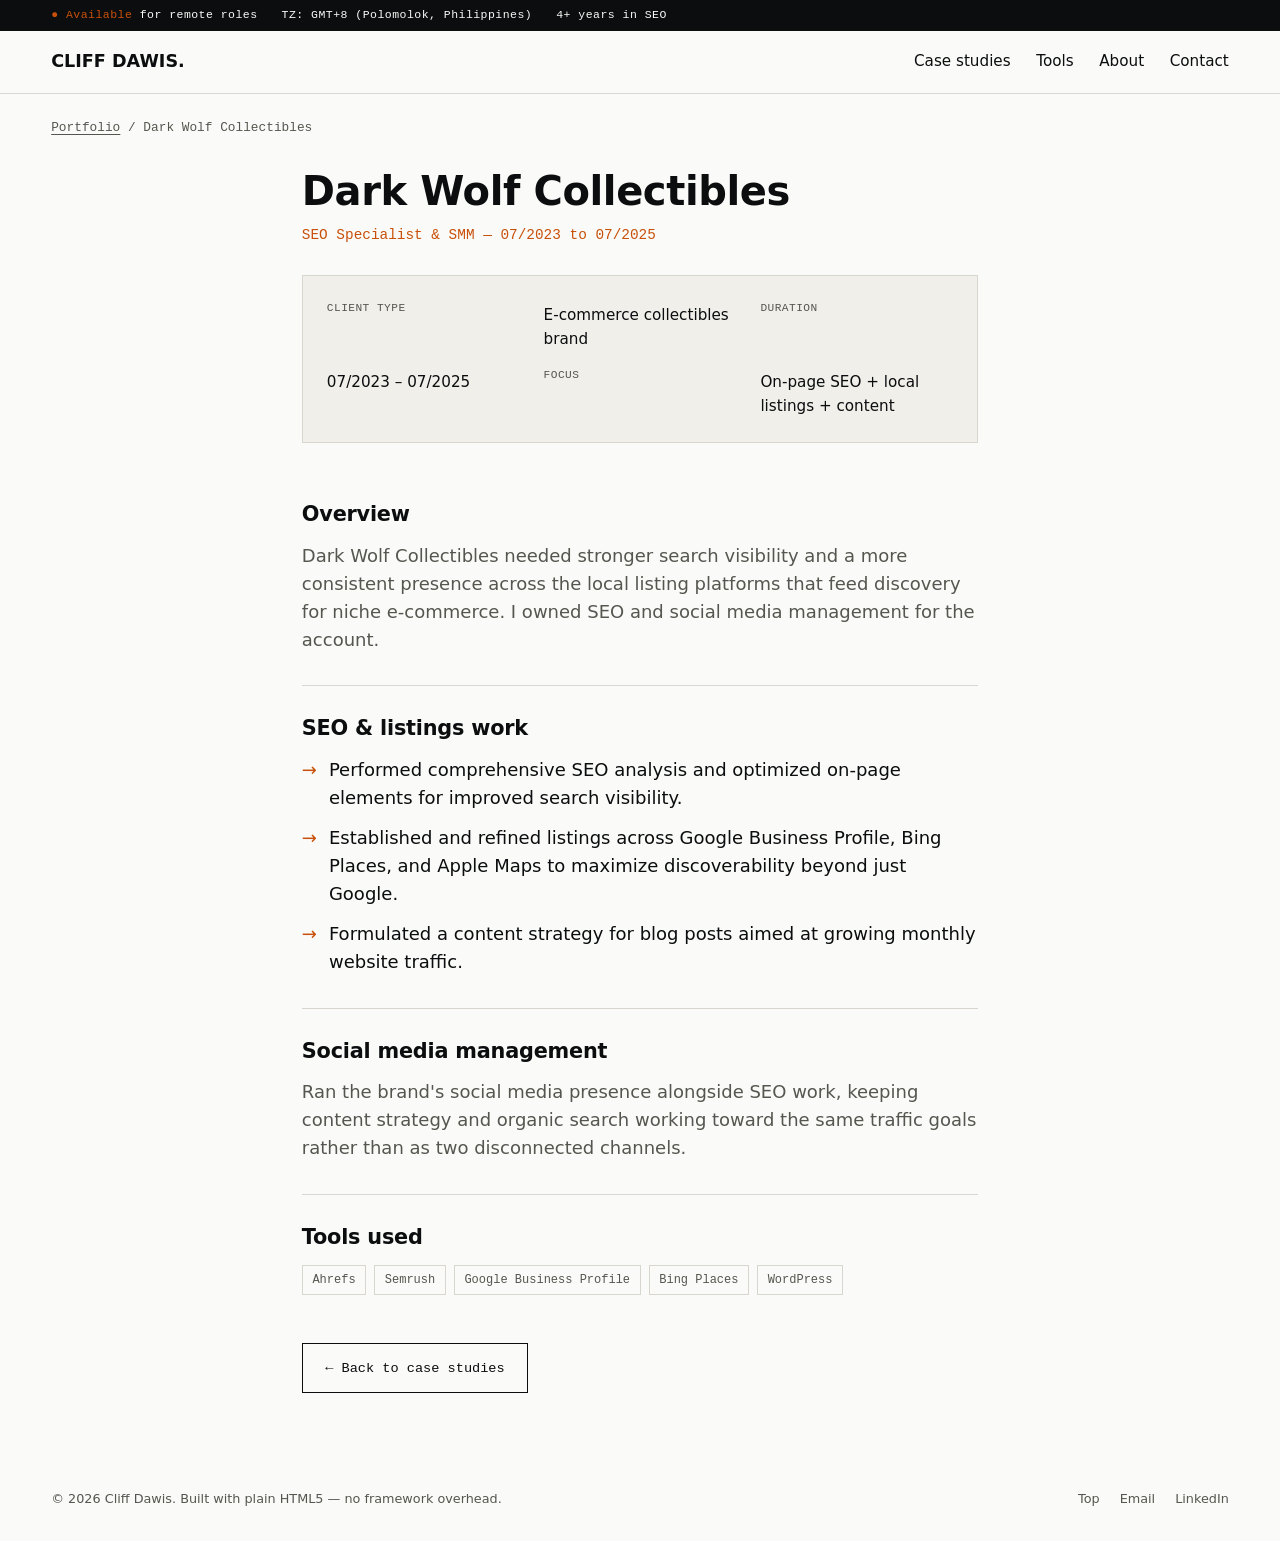
==== case-darkwolf.html @ 208c9663 "Initial portfolio upload" ====
<!DOCTYPE html>
<html lang="en">
<head>
<meta charset="UTF-8">
<meta name="viewport" content="width=device-width, initial-scale=1.0">
<title>Case Study: Dark Wolf Collectibles — Cliff Dawis</title>
<meta name="description" content="How Cliff Dawis grew organic visibility and managed social media for e-commerce brand Dark Wolf Collectibles.">
<link rel="stylesheet" href="style.css">
</head>
<body>

<header class="site-head">
  <p class="status-line">
    <span><em>Available</em> for remote roles</span>
    <span>TZ: GMT+8 (Polomolok, Philippines)</span>
    <span>4+ years in SEO</span>
  </p>
  <nav class="primary-nav" aria-label="Primary">
    <a class="brand" href="index.html">CLIFF DAWIS<span aria-hidden="true">.</span></a>
    <ul>
      <li><a href="index.html#projects">Case studies</a></li>
      <li><a href="index.html#stack">Tools</a></li>
      <li><a href="index.html#about">About</a></li>
      <li><a href="index.html#contact">Contact</a></li>
    </ul>
  </nav>
</header>

<nav class="breadcrumb" aria-label="Breadcrumb">
  <a href="index.html">Portfolio</a> / Dark Wolf Collectibles
</nav>

<main>
  <article class="case-study">
    <header>
      <h1>Dark Wolf Collectibles</h1>
      <p class="role-line">SEO Specialist &amp; SMM — 07/2023 to 07/2025</p>
    </header>

    <dl class="case-meta">
      <div>
        <dt>Client type</dt>
        <dd>E-commerce collectibles brand</dd>
      </div>
      <div>
        <dt>Duration</dt>
        <dd>07/2023 – 07/2025</dd>
      </div>
      <div>
        <dt>Focus</dt>
        <dd>On-page SEO + local listings + content</dd>
      </div>
    </dl>

    <section aria-labelledby="overview-heading">
      <h2 id="overview-heading">Overview</h2>
      <p>Dark Wolf Collectibles needed stronger search visibility and a more consistent presence across the local listing platforms that feed discovery for niche e-commerce. I owned SEO and social media management for the account.</p>
    </section>

    <section aria-labelledby="seo-heading">
      <h2 id="seo-heading">SEO &amp; listings work</h2>
      <ul class="action-list">
        <li>Performed comprehensive SEO analysis and optimized on-page elements for improved search visibility.</li>
        <li>Established and refined listings across Google Business Profile, Bing Places, and Apple Maps to maximize discoverability beyond just Google.</li>
        <li>Formulated a content strategy for blog posts aimed at growing monthly website traffic.</li>
      </ul>
    </section>

    <section aria-labelledby="smm-heading">
      <h2 id="smm-heading">Social media management</h2>
      <p>Ran the brand's social media presence alongside SEO work, keeping content strategy and organic search working toward the same traffic goals rather than as two disconnected channels.</p>
    </section>

    <section aria-labelledby="tools-heading">
      <h2 id="tools-heading">Tools used</h2>
      <ul class="tags">
        <li>Ahrefs</li>
        <li>Semrush</li>
        <li>Google Business Profile</li>
        <li>Bing Places</li>
        <li>WordPress</li>
      </ul>
    </section>

    <a class="back-link" href="index.html#projects">← Back to case studies</a>
  </article>
</main>

<footer class="site-foot">
  <p>&copy; <span id="year">2026</span> Cliff Dawis. Built with plain HTML5 — no framework overhead.</p>
  <nav aria-label="Footer">
    <ul>
      <li><a href="index.html#hero">Top</a></li>
      <li><a href="mailto:cliffdawisbusiness@gmail.com">Email</a></li>
      <li><a href="https://www.linkedin.com/in/cliff-dawis-8b24831b6/" target="_blank" rel="noopener">LinkedIn</a></li>
    </ul>
  </nav>
</footer>

<script>document.getElementById('year').textContent = new Date().getFullYear();</script>
</body>
</html>
---- style.css ----
/* ============================================================
   Token system: "Live System" — grounded in the SEO/automation
   dashboards Cliff builds daily. High-contrast, zero web-fonts.
   ============================================================ */
:root{
  --ink:        #0B0D0F;
  --paper:      #FAFAF8;
  --panel:      #F0EFEA;
  --line:       #D8D6CE;
  --muted:      #55564F;
  --signal:     #C8500A;

  --font-display: "Space Grotesk", "Avenir Next", system-ui, -apple-system, "Segoe UI", sans-serif;
  --font-body: "IBM Plex Sans", system-ui, -apple-system, "Segoe UI", Roboto, sans-serif;
  --font-mono: "IBM Plex Mono", ui-monospace, SFMono-Regular, Menlo, Consolas, monospace;

  --step-0: clamp(1rem, 0.95rem + 0.25vw, 1.125rem);
  --step-1: clamp(1.25rem, 1.15rem + 0.5vw, 1.5rem);
  --step-2: clamp(1.75rem, 1.5rem + 1.25vw, 2.5rem);
  --step-3: clamp(2.25rem, 1.8rem + 2.25vw, 4rem);

  --gap: clamp(1.25rem, 1rem + 1vw, 2.5rem);
  --edge: clamp(1.25rem, 4vw, 4rem);
}

*{ box-sizing: border-box; }
html{ background: var(--paper); color-scheme: light; scroll-behavior: smooth; }
body{
  margin: 0;
  background: var(--paper);
  color: var(--ink);
  font-family: var(--font-body);
  font-size: var(--step-0);
  line-height: 1.55;
  -webkit-font-smoothing: antialiased;
}
img, svg{ display:block; max-width:100%; }
h1,h2,h3{ font-family: var(--font-display); line-height: 1.05; letter-spacing: -0.01em; margin: 0; }
p{ margin: 0; }
a{ color: inherit; }
ul{ margin:0; padding:0; list-style:none; }

a:focus-visible, button:focus-visible{ outline: 3px solid var(--signal); outline-offset: 3px; }

/* ---- Header / status strip ---- */
header.site-head{ border-bottom: 1px solid var(--line); background: var(--paper); position: sticky; top: 0; z-index: 10; }
header.site-head > p.status-line{
  margin: 0; padding: 0.4rem var(--edge); background: var(--ink); color: var(--paper);
  font-family: var(--font-mono); font-size: 0.72rem; letter-spacing: 0.04em;
  display: flex; gap: 1.5rem; overflow-x: auto; white-space: nowrap;
}
header.site-head > p.status-line em{ font-style: normal; color: var(--signal); }
header.site-head > p.status-line em::before{ content: "● "; }

nav.primary-nav{ display: flex; align-items: center; justify-content: space-between; padding: 1.1rem var(--edge); gap: 1rem; }
nav.primary-nav a.brand{ font-family: var(--font-display); font-weight: 700; font-size: 1.1rem; text-decoration: none; }
nav.primary-nav ul{ display: flex; gap: clamp(1rem, 2vw, 2rem); font-size: 0.95rem; }
nav.primary-nav a{ text-decoration: none; }
nav.primary-nav a:hover{ color: var(--signal); }

/* ---- Main / sections ---- */
main{ display: block; }
section{ padding: clamp(3rem, 6vw, 6rem) var(--edge); border-bottom: 1px solid var(--line); }
section > header.section-head{
  display:flex; align-items: baseline; justify-content: space-between; gap: 1rem;
  margin-bottom: var(--gap); border: none; background: none; position: static;
}
section > header.section-head p{ font-family: var(--font-mono); font-size: 0.8rem; color: var(--muted); }

/* ---- Hero ---- */
section#hero{ padding-top: clamp(3rem, 8vw, 7rem); display: grid; gap: var(--gap); }
section#hero h1{ font-size: var(--step-3); max-width: 20ch; }
section#hero p.lede{ font-size: var(--step-1); color: var(--muted); max-width: 52ch; }
section#hero .actions{ display: flex; gap: 1rem; flex-wrap: wrap; }
section#hero .actions a{ font-family: var(--font-mono); font-size: 0.85rem; text-decoration: none; padding: 0.85rem 1.4rem; border: 1px solid var(--ink); }
section#hero .actions a.primary{ background: var(--ink); color: var(--paper); }
section#hero .actions a.primary:hover{ background: var(--signal); border-color: var(--signal); }
section#hero .actions a.secondary:hover{ border-color: var(--signal); color: var(--signal); }

/* ---- Credential strip (real, countable facts — not invented growth stats) ---- */
dl.metric-grid{ display: grid; grid-template-columns: repeat(auto-fit, minmax(11rem, 1fr)); gap: var(--gap); }
dl.metric-grid div{ display:contents; }
dl.metric-grid dt{ font-family: var(--font-mono); font-size: var(--step-2); color: var(--ink); }
dl.metric-grid dd{ margin: 0.35rem 0 0; font-size: 0.85rem; color: var(--muted); letter-spacing: 0.02em; text-transform: uppercase; }

/* ---- Projects ---- */
.project-grid{ display: grid; grid-template-columns: repeat(auto-fit, minmax(19rem, 1fr)); gap: var(--gap); }
article.project{ background: var(--panel); border: 1px solid var(--line); display: flex; flex-direction: column; }
article.project figure{ margin: 0; aspect-ratio: 16/10; background: var(--ink); overflow: hidden; }
article.project figure img{ width: 100%; height: 100%; object-fit: cover; }
article.project .body{ padding: 1.5rem; display: flex; flex-direction: column; gap: 0.75rem; flex: 1; }
article.project h3{ font-size: 1.15rem; }
article.project p.result{ font-family: var(--font-mono); font-size: 0.85rem; color: var(--signal); }
article.project p.desc{ color: var(--muted); font-size: 0.92rem; }
article.project ul.tags{ display: flex; flex-wrap: wrap; gap: 0.5rem; margin-top: auto; }
article.project ul.tags li{ font-family: var(--font-mono); font-size: 0.7rem; border: 1px solid var(--line); padding: 0.2rem 0.5rem; color: var(--muted); }
article.project a.case-link{ font-size: 0.85rem; text-decoration: underline; text-underline-offset: 3px; }
article.project a.case-link:hover{ color: var(--signal); }

/* ---- Stack ---- */
ul.stack-list{ display: flex; flex-wrap: wrap; gap: 0.75rem; }
ul.stack-list li{ font-family: var(--font-mono); font-size: 0.85rem; border: 1px solid var(--ink); padding: 0.5rem 0.9rem; }

/* ---- About ---- */
section#about{ display: grid; grid-template-columns: minmax(0,1fr); gap: var(--gap); }
section#about p{ max-width: 62ch; color: var(--muted); }
section#about p strong{ color: var(--ink); }

/* ---- Certifications ---- */
ul.cert-list{ display: grid; gap: 0.75rem; max-width: 48ch; }
ul.cert-list li{ display: flex; gap: 0.75rem; font-size: 0.95rem; color: var(--muted); }
ul.cert-list li::before{ content: "✓"; color: var(--signal); font-family: var(--font-mono); flex-shrink: 0; }

/* ---- Contact ---- */
section#contact{ border-bottom: none; }
section#contact h2{ font-size: var(--step-2); max-width: 22ch; }
section#contact a.mail-link{ font-family: var(--font-mono); font-size: var(--step-1); text-decoration: none; border-bottom: 2px solid var(--signal); word-break: break-all; }
address.contact-meta{ font-style: normal; margin-top: var(--gap); display: flex; gap: 2rem; flex-wrap: wrap; font-size: 0.9rem; color: var(--muted); }
address.contact-meta a{ text-decoration: underline; text-underline-offset: 3px; }
address.contact-meta a:hover{ color: var(--signal); }

/* ---- Footer ---- */
footer.site-foot{ padding: 2rem var(--edge); display: flex; justify-content: space-between; align-items: center; flex-wrap: wrap; gap: 1rem; font-size: 0.8rem; color: var(--muted); }
footer.site-foot nav ul{ display: flex; gap: 1.25rem; }
footer.site-foot a{ text-decoration: none; }
footer.site-foot a:hover{ color: var(--signal); }

/* ============================================================
   Case-study article pages
   ============================================================ */
nav.breadcrumb{ padding: 1.5rem var(--edge) 0; font-family: var(--font-mono); font-size: 0.8rem; color: var(--muted); }
nav.breadcrumb a{ text-decoration: underline; text-underline-offset: 3px; }
nav.breadcrumb a:hover{ color: var(--signal); }

article.case-study{ padding: 2rem var(--edge) 4rem; max-width: 68ch; margin: 0 auto; }
article.case-study > header{ margin-bottom: var(--gap); }
article.case-study h1{ font-size: var(--step-2); max-width: none; }
article.case-study p.role-line{ font-family: var(--font-mono); font-size: 0.9rem; color: var(--signal); margin-top: 0.75rem; }

dl.case-meta{ display: grid; grid-template-columns: repeat(auto-fit, minmax(9rem, 1fr)); gap: 1rem 1.5rem; margin: var(--gap) 0; padding: 1.5rem; background: var(--panel); border: 1px solid var(--line); }
dl.case-meta div{ display:contents; }
dl.case-meta dt{ font-family: var(--font-mono); font-size: 0.7rem; text-transform: uppercase; letter-spacing: 0.04em; color: var(--muted); }
dl.case-meta dd{ margin: 0.25rem 0 0; font-size: 0.95rem; }

article.case-study section{ padding: 2rem 0; border-bottom: 1px solid var(--line); }
article.case-study section:last-of-type{ border-bottom: none; }
article.case-study h2{ font-size: 1.3rem; margin-bottom: 1rem; }
article.case-study p{ color: var(--muted); }
article.case-study ul.action-list{ display: grid; gap: 0.75rem; }
article.case-study ul.action-list li{ display: flex; gap: 0.75rem; color: var(--ink); }
article.case-study ul.action-list li::before{ content: "→"; color: var(--signal); flex-shrink: 0; }
article.case-study ul.tags{ display: flex; flex-wrap: wrap; gap: 0.5rem; }
article.case-study ul.tags li{ font-family: var(--font-mono); font-size: 0.75rem; border: 1px solid var(--line); padding: 0.3rem 0.6rem; color: var(--muted); }

a.back-link{ display: inline-block; margin-top: 1rem; font-family: var(--font-mono); font-size: 0.85rem; text-decoration: none; padding: 0.85rem 1.4rem; border: 1px solid var(--ink); }
a.back-link:hover{ background: var(--signal); border-color: var(--signal); color: var(--paper); }

@media (max-width: 640px){
  nav.primary-nav ul{ gap: 1rem; font-size: 0.85rem; }
  header.site-head > p.status-line{ font-size: 0.65rem; }
}
@media (prefers-reduced-motion: reduce){ *{ scroll-behavior: auto !important; } }
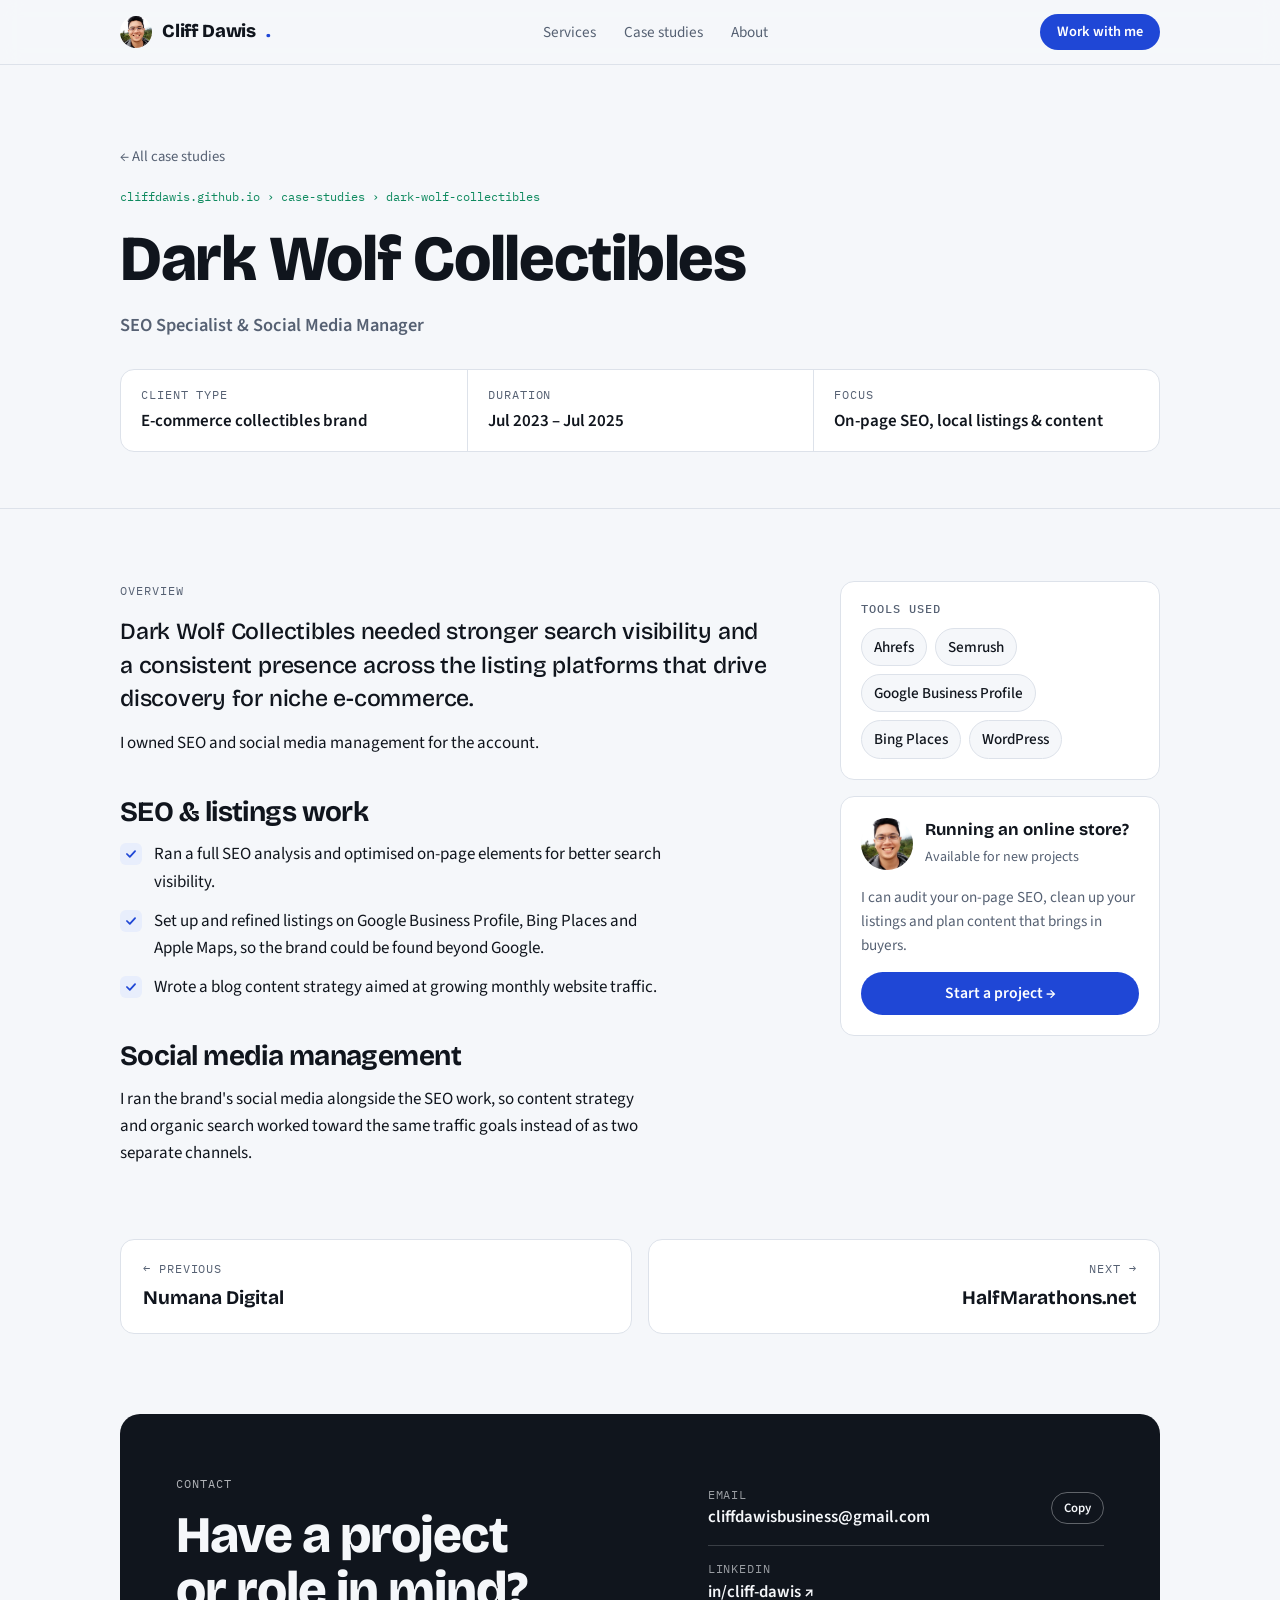
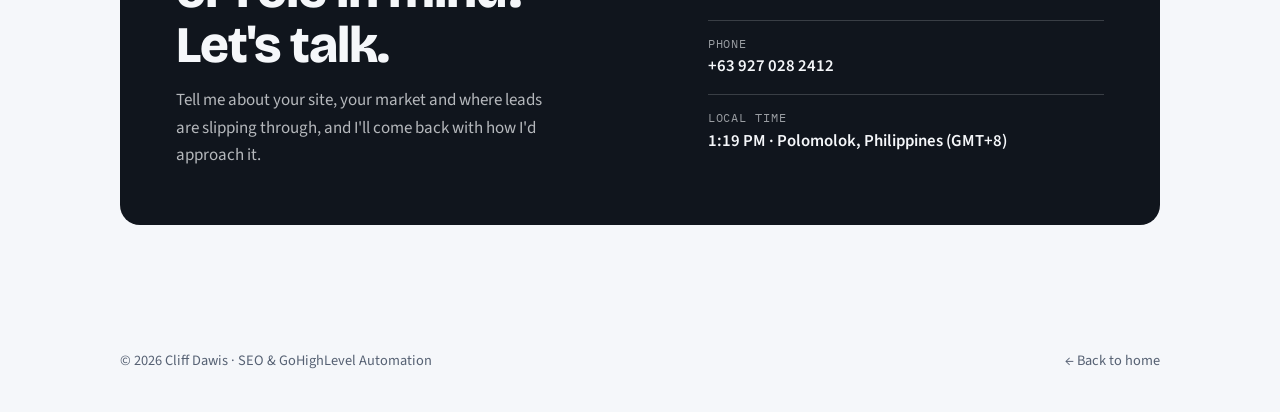
==== commit 4e2cf059: "Add files via upload" ====
--- a/case-darkwolf.html
+++ b/case-darkwolf.html
@@ -1,102 +1,114 @@
-<!DOCTYPE html>
+<!doctype html>
 <html lang="en">
 <head>
-<meta charset="UTF-8">
-<meta name="viewport" content="width=device-width, initial-scale=1.0">
-<title>Case Study: Dark Wolf Collectibles — Cliff Dawis</title>
-<meta name="description" content="How Cliff Dawis grew organic visibility and managed social media for e-commerce brand Dark Wolf Collectibles.">
-<link rel="stylesheet" href="style.css">
+<meta charset="utf-8">
+<meta name="viewport" content="width=device-width, initial-scale=1, viewport-fit=cover">
+<title>Dark Wolf Collectibles — Case Study · Cliff Dawis</title>
+<meta name="description" content="On-page SEO, multi-platform local listings and content strategy for Dark Wolf Collectibles, an e-commerce collectibles brand.">
+<link rel="canonical" href="https://cliffdawis.github.io/case-darkwolf.html">
+<meta property="og:title" content="Dark Wolf Collectibles — Case Study">
+<meta property="og:image" content="https://cliffdawis.github.io/assets/cliff-dawis.jpg">
+<link rel="preconnect" href="https://fonts.googleapis.com">
+<link rel="preconnect" href="https://fonts.gstatic.com" crossorigin>
+<link rel="stylesheet" href="https://fonts.googleapis.com/css2?family=Bricolage+Grotesque:opsz,wght@12..96,500;12..96,700;12..96,800&family=Source+Sans+3:wght@400;500;600&family=IBM+Plex+Mono:wght@400;500&display=swap">
+<link rel="stylesheet" href="assets/site.css">
 </head>
 <body>
 
-<header class="site-head">
-  <p class="status-line">
-    <span><em>Available</em> for remote roles</span>
-    <span>TZ: GMT+8 (Polomolok, Philippines)</span>
-    <span>4+ years in SEO</span>
-  </p>
-  <nav class="primary-nav" aria-label="Primary">
-    <a class="brand" href="index.html">CLIFF DAWIS<span aria-hidden="true">.</span></a>
+<header class="nav">
+  <div class="wrap">
+    <a class="brand" href="index.html"><img src="assets/cliff-dawis.jpg" alt="" width="32" height="32">Cliff Dawis<span>.</span></a>
     <ul>
-      <li><a href="index.html#projects">Case studies</a></li>
-      <li><a href="index.html#stack">Tools</a></li>
+      <li><a href="index.html#services">Services</a></li>
+      <li><a href="index.html#work">Case studies</a></li>
       <li><a href="index.html#about">About</a></li>
-      <li><a href="index.html#contact">Contact</a></li>
     </ul>
-  </nav>
+    <a class="btn btn-primary btn-sm" href="#contact">Work with me</a>
+  </div>
 </header>
 
-<nav class="breadcrumb" aria-label="Breadcrumb">
-  <a href="index.html">Portfolio</a> / Dark Wolf Collectibles
-</nav>
+<main>
+  <div class="cs-hero">
+    <div class="wrap">
+      <a class="back" href="index.html#work">← All case studies</a>
+      <span class="crumb">cliffdawis.github.io › case-studies › dark-wolf-collectibles</span>
+      <h1>Dark Wolf Collectibles</h1>
+      <span class="role">SEO Specialist &amp; Social Media Manager</span>
+      <dl class="meta-grid">
+        <div><dt>Client type</dt><dd>E-commerce collectibles brand</dd></div>
+        <div><dt>Duration</dt><dd>Jul 2023 – Jul 2025</dd></div>
+        <div><dt>Focus</dt><dd>On-page SEO, local listings &amp; content</dd></div>
+      </dl>
+    </div>
+  </div>
 
-<main>
-  <article class="case-study">
-    <header>
-      <h1>Dark Wolf Collectibles</h1>
-      <p class="role-line">SEO Specialist &amp; SMM — 07/2023 to 07/2025</p>
-    </header>
+  <div class="wrap cs-layout">
+    <article class="prose">
+      <section>
+        <span class="eyebrow">Overview</span>
+        <p class="intro">Dark Wolf Collectibles needed stronger search visibility and a consistent presence across the listing platforms that drive discovery for niche e-commerce.</p>
+        <p>I owned SEO and social media management for the account.</p>
+      </section>
+      <section>
+        <h2>SEO &amp; listings work</h2>
+        <ul class="checks">
+          <li>Ran a full SEO analysis and optimised on-page elements for better search visibility.</li>
+          <li>Set up and refined listings on Google Business Profile, Bing Places and Apple Maps, so the brand could be found beyond Google.</li>
+          <li>Wrote a blog content strategy aimed at growing monthly website traffic.</li>
+        </ul>
+      </section>
+      <section>
+        <h2>Social media management</h2>
+        <p>I ran the brand's social media alongside the SEO work, so content strategy and organic search worked toward the same traffic goals instead of as two separate channels.</p>
+      </section>
+    </article>
 
-    <dl class="case-meta">
-      <div>
-        <dt>Client type</dt>
-        <dd>E-commerce collectibles brand</dd>
+    <aside class="aside">
+      <div class="panel">
+        <h3>Tools used</h3>
+        <div class="chips"><span class="chip">Ahrefs</span><span class="chip">Semrush</span><span class="chip">Google Business Profile</span><span class="chip">Bing Places</span><span class="chip">WordPress</span></div>
       </div>
-      <div>
-        <dt>Duration</dt>
-        <dd>07/2023 – 07/2025</dd>
+      <div class="panel hire">
+        <div class="hire-who"><img src="assets/cliff-dawis.jpg" alt="Cliff Dawis" width="52" height="52"><div><b>Running an online store?</b><span>Available for new projects</span></div></div>
+        <p>I can audit your on-page SEO, clean up your listings and plan content that brings in buyers.</p>
+        <a class="btn btn-primary" href="#contact">Start a project →</a>
       </div>
-      <div>
-        <dt>Focus</dt>
-        <dd>On-page SEO + local listings + content</dd>
+    </aside>
+  </div>
+
+  <div class="wrap">
+    <nav class="pager" aria-label="More case studies">
+      <a href="case-numana.html"><small>← Previous</small><b>Numana Digital</b></a>
+      <a class="next" href="case-halfmarathons.html"><small>Next →</small><b>HalfMarathons.net</b></a>
+    </nav>
+  </div>
+
+  <section id="contact" style="padding-top:0">
+    <div class="wrap">
+      <div class="contact">
+        <div>
+          <span class="eyebrow">Contact</span>
+          <h2>Have a project or role in mind? Let's talk.</h2>
+          <p>Tell me about your site, your market and where leads are slipping through, and I'll come back with how I'd approach it.</p>
+        </div>
+        <div class="contact-list">
+          <div class="cl"><div><small>Email</small><a href="mailto:cliffdawisbusiness@gmail.com" id="email">cliffdawisbusiness@gmail.com</a></div><button class="copy" type="button" id="copyEmail">Copy</button></div>
+          <div class="cl"><div><small>LinkedIn</small><a href="https://www.linkedin.com/in/cliff-dawis-8b24831b6/" target="_blank" rel="noopener">in/cliff-dawis ↗</a></div></div>
+          <div class="cl"><div><small>Phone</small><span class="v">+63 927 028 2412</span></div></div>
+          <div class="cl"><div><small>Local time</small><span class="v" data-localtime="long">Polomolok, Philippines · GMT+8</span></div></div>
+        </div>
       </div>
-    </dl>
-
-    <section aria-labelledby="overview-heading">
-      <h2 id="overview-heading">Overview</h2>
-      <p>Dark Wolf Collectibles needed stronger search visibility and a more consistent presence across the local listing platforms that feed discovery for niche e-commerce. I owned SEO and social media management for the account.</p>
-    </section>
-
-    <section aria-labelledby="seo-heading">
-      <h2 id="seo-heading">SEO &amp; listings work</h2>
-      <ul class="action-list">
-        <li>Performed comprehensive SEO analysis and optimized on-page elements for improved search visibility.</li>
-        <li>Established and refined listings across Google Business Profile, Bing Places, and Apple Maps to maximize discoverability beyond just Google.</li>
-        <li>Formulated a content strategy for blog posts aimed at growing monthly website traffic.</li>
-      </ul>
-    </section>
-
-    <section aria-labelledby="smm-heading">
-      <h2 id="smm-heading">Social media management</h2>
-      <p>Ran the brand's social media presence alongside SEO work, keeping content strategy and organic search working toward the same traffic goals rather than as two disconnected channels.</p>
-    </section>
-
-    <section aria-labelledby="tools-heading">
-      <h2 id="tools-heading">Tools used</h2>
-      <ul class="tags">
-        <li>Ahrefs</li>
-        <li>Semrush</li>
-        <li>Google Business Profile</li>
-        <li>Bing Places</li>
-        <li>WordPress</li>
-      </ul>
-    </section>
-
-    <a class="back-link" href="index.html#projects">← Back to case studies</a>
-  </article>
+    </div>
+  </section>
 </main>
 
-<footer class="site-foot">
-  <p>&copy; <span id="year">2026</span> Cliff Dawis. Built with plain HTML5 — no framework overhead.</p>
-  <nav aria-label="Footer">
-    <ul>
-      <li><a href="index.html#hero">Top</a></li>
-      <li><a href="mailto:cliffdawisbusiness@gmail.com">Email</a></li>
-      <li><a href="https://www.linkedin.com/in/cliff-dawis-8b24831b6/" target="_blank" rel="noopener">LinkedIn</a></li>
-    </ul>
-  </nav>
+<footer>
+  <div class="wrap">
+    <span>© 2026 Cliff Dawis · SEO &amp; GoHighLevel Automation</span>
+    <a href="index.html">← Back to home</a>
+  </div>
 </footer>
 
-<script>document.getElementById('year').textContent = new Date().getFullYear();</script>
+<script src="assets/site.js"></script>
 </body>
 </html>
--- a/assets/site.css
+++ b/assets/site.css
@@ -0,0 +1,224 @@
+/* Cliff Dawis — shared styles for the homepage and case studies.
+   Layout: left-aligned editorial column; a search-results motif (link blue, url green, breadcrumbs) runs throughout. */
+:root{
+  --bg:#f5f7fa;
+  --surface:#ffffff;
+  --ink:#10151d;
+  --muted:#566173;
+  --line:#dde2ea;
+  --accent:#1f47d6;      /* link blue: the colour of a search result */
+  --accent-ink:#ffffff;
+  --signal:#0f8a5f;      /* url green / live status */
+  --soft:#e8eefc;
+  --display:"Bricolage Grotesque","Segoe UI",system-ui,sans-serif;
+  --body:"Source Sans 3","Segoe UI",system-ui,sans-serif;
+  --mono:"IBM Plex Mono",ui-monospace,Consolas,monospace;
+  --wrap:1120px;
+}
+@media (prefers-color-scheme:dark){:root:not([data-theme="light"]){
+  --bg:#0d1117;--surface:#151b25;--ink:#e9edf3;--muted:#9aa5b5;--line:#253041;
+  --accent:#7d9bff;--accent-ink:#0d1117;--signal:#4cc995;--soft:#1a2440;color-scheme:dark}}
+:root[data-theme="dark"]{
+  --bg:#0d1117;--surface:#151b25;--ink:#e9edf3;--muted:#9aa5b5;--line:#253041;
+  --accent:#7d9bff;--accent-ink:#0d1117;--signal:#4cc995;--soft:#1a2440;color-scheme:dark}
+
+*{box-sizing:border-box}
+html{scroll-behavior:smooth}
+@media (prefers-reduced-motion:reduce){html{scroll-behavior:auto}*{animation:none!important;transition:none!important}}
+body{margin:0;background:var(--bg);color:var(--ink);font-family:var(--body);font-size:1.0625rem;line-height:1.6;-webkit-font-smoothing:antialiased}
+img{max-width:100%;display:block}
+a{color:inherit}
+:focus-visible{outline:2px solid var(--accent);outline-offset:3px;border-radius:4px}
+.wrap{max-width:var(--wrap);margin:0 auto;padding-inline:clamp(16px,4vw,40px)}
+h1,h2,h3{font-family:var(--display);line-height:1.08;margin:0;text-wrap:balance;letter-spacing:-.02em}
+p{margin:0}
+.eyebrow{font-family:var(--mono);font-size:.78rem;letter-spacing:.08em;text-transform:uppercase;color:var(--muted)}
+
+/* Nav */
+.nav{position:sticky;top:env(safe-area-inset-top,0px);z-index:10;background:color-mix(in srgb,var(--bg) 88%,transparent);backdrop-filter:blur(10px);-webkit-backdrop-filter:blur(10px);border-bottom:1px solid var(--line)}
+.nav .wrap{display:flex;align-items:center;justify-content:space-between;gap:16px;min-height:64px}
+.brand{display:flex;align-items:center;gap:10px;font-family:var(--display);font-weight:800;font-size:1.15rem;text-decoration:none;letter-spacing:-.01em}
+.brand img{width:32px;height:32px;border-radius:50%;object-fit:cover;object-position:50% 25%}
+.brand span{color:var(--accent)}
+.nav ul{display:flex;gap:28px;list-style:none;margin:0;padding:0;font-size:.95rem}
+.nav ul a{text-decoration:none;color:var(--muted)}
+.nav ul a:hover{color:var(--ink)}
+.btn{display:inline-flex;align-items:center;gap:8px;font:600 .98rem/1 var(--body);padding:13px 20px;border-radius:999px;text-decoration:none;border:1px solid transparent;cursor:pointer;transition:transform .15s ease}
+.btn:hover{transform:translateY(-1px)}
+.btn-primary{background:var(--accent);color:var(--accent-ink)}
+.btn-ghost{border-color:var(--line);background:var(--surface)}
+.btn-sm{padding:10px 16px;font-size:.9rem}
+@media (max-width:760px){.nav ul{display:none}}
+
+/* Hero */
+.hero{padding-block:clamp(48px,8vw,96px) clamp(40px,6vw,72px)}
+.hero .wrap{display:grid;grid-template-columns:1.1fr .9fr;gap:clamp(32px,5vw,64px);align-items:center}
+.hero-copy{display:grid;gap:22px;min-width:0}
+.status{display:inline-flex;align-items:center;gap:10px;font-family:var(--mono);font-size:.8rem;color:var(--muted)}
+.dot{flex:none;width:8px;height:8px;border-radius:50%;background:var(--signal);box-shadow:0 0 0 4px color-mix(in srgb,var(--signal) 22%,transparent)}
+.hero h1{font-size:clamp(2.4rem,5.4vw,4.1rem);font-weight:800}
+.hero h1 em{font-style:normal;color:var(--accent)}
+.lede{font-size:1.18rem;color:var(--muted);max-width:56ch}
+.cta-row{display:flex;flex-wrap:wrap;gap:12px}
+.facts{display:flex;flex-wrap:wrap;gap:8px 28px;padding-top:18px;border-top:1px solid var(--line);margin-top:6px}
+.fact{display:flex;align-items:baseline;gap:8px}
+.fact b{font-family:var(--display);font-size:1.6rem;font-weight:700;font-variant-numeric:tabular-nums}
+.fact span{font-size:.9rem;color:var(--muted)}
+@media (max-width:900px){.hero .wrap{grid-template-columns:1fr}}
+
+/* Search-result mock */
+.serp{background:var(--surface);border:1px solid var(--line);border-radius:16px;padding:18px;display:grid;gap:16px;box-shadow:0 30px 60px -40px rgba(16,21,29,.35);min-width:0}
+.searchbar{display:flex;align-items:center;gap:10px;border:1px solid var(--line);border-radius:999px;padding:10px 16px;font-size:.95rem}
+.searchbar svg{flex:none;color:var(--muted)}
+.caret{display:inline-block;width:1px;height:1.05em;background:var(--ink);vertical-align:-2px;margin-left:2px;animation:blink 1s steps(1) infinite}
+@keyframes blink{50%{opacity:0}}
+.result{display:grid;gap:4px;padding:0 4px}
+.site{display:flex;align-items:center;gap:10px;font-size:.82rem}
+.fav{width:28px;height:28px;border-radius:50%;object-fit:cover;object-position:50% 25%;border:1px solid var(--line)}
+.site small{display:block;color:var(--muted);font-family:var(--mono);font-size:.72rem}
+.result h3{font-family:var(--body);font-weight:500;font-size:1.18rem;color:var(--accent);letter-spacing:0;line-height:1.3}
+.result p{font-size:.9rem;color:var(--muted)}
+.sitelinks{display:flex;flex-wrap:wrap;gap:6px;padding-top:4px}
+.sitelinks a{font-size:.82rem;text-decoration:none;color:var(--accent);border:1px solid var(--line);border-radius:999px;padding:4px 12px}
+.flow{border-top:1px dashed var(--line);padding-top:14px;display:grid;gap:10px}
+.flow-steps{display:flex;flex-wrap:wrap;align-items:center;gap:6px;font-size:.82rem}
+.step{background:var(--bg);border:1px solid var(--line);border-radius:8px;padding:6px 10px;white-space:nowrap}
+.step.trig{border-color:color-mix(in srgb,var(--signal) 55%,var(--line));color:var(--signal);font-weight:600}
+.arrow{color:var(--muted);font-family:var(--mono)}
+
+/* Sections */
+section{padding-block:clamp(56px,8vw,96px)}
+.sec-head{display:grid;gap:12px;margin-bottom:clamp(28px,4vw,48px);max-width:720px}
+.sec-head h2{font-size:clamp(1.9rem,3.6vw,2.8rem);font-weight:700}
+.sec-head p{color:var(--muted);font-size:1.08rem}
+.band{background:var(--surface);border-block:1px solid var(--line)}
+
+/* Services */
+.services{display:grid;grid-template-columns:repeat(3,1fr);gap:clamp(20px,3vw,36px)}
+.svc{display:grid;gap:12px;align-content:start;min-width:0}
+.svc .ico{width:44px;height:44px;border-radius:12px;background:var(--soft);color:var(--accent);display:grid;place-items:center}
+.svc h3{font-size:1.35rem;font-weight:700}
+.svc p{color:var(--muted)}
+.svc ul{list-style:none;margin:4px 0 0;padding:0;display:grid;gap:6px;font-size:.96rem}
+.svc li{display:flex;gap:10px}
+.svc li::before{content:"";flex:none;width:6px;height:6px;margin-top:.62em;border-radius:2px;background:var(--accent)}
+@media (max-width:860px){.services{grid-template-columns:1fr}}
+
+/* Case list (homepage) */
+.cases{display:grid;gap:18px}
+.case{display:grid;grid-template-columns:220px 1fr auto;gap:clamp(18px,3vw,40px);align-items:start;background:var(--surface);border:1px solid var(--line);border-radius:14px;padding:clamp(20px,3vw,32px);transition:border-color .2s ease}
+.case:hover{border-color:color-mix(in srgb,var(--accent) 45%,var(--line))}
+.case-meta{display:grid;gap:6px;font-size:.9rem;color:var(--muted)}
+.case-meta .when{font-family:var(--mono);font-size:.78rem;font-variant-numeric:tabular-nums;color:var(--ink)}
+.case-body{display:grid;gap:12px;min-width:0}
+.crumb{font-family:var(--mono);font-size:.76rem;color:var(--signal);overflow-wrap:anywhere}
+.case h3{font-size:1.5rem;font-weight:700}
+.role{font-weight:600;color:var(--muted);font-size:.98rem}
+.case ul{margin:0;padding-left:1.1em;display:grid;gap:4px;font-size:.98rem}
+.case ul li::marker{color:var(--accent)}
+.tags{display:flex;flex-wrap:wrap;gap:6px}
+.tag{font-size:.78rem;font-family:var(--mono);padding:4px 10px;border-radius:6px;background:var(--bg);border:1px solid var(--line);color:var(--muted)}
+.case-link{display:grid;gap:8px;justify-items:end}
+.case-link a{white-space:nowrap;font-weight:600;color:var(--accent);text-decoration:none}
+.case-link a:hover{text-decoration:underline}
+.case-link a.sub{font-weight:500;color:var(--muted);font-size:.9rem}
+@media (max-width:860px){.case{grid-template-columns:1fr}.case-link{justify-items:start;grid-auto-flow:column;justify-content:start;gap:20px}}
+
+/* Process */
+.process{display:grid;grid-template-columns:repeat(4,1fr);counter-reset:s;border-top:2px solid var(--ink)}
+.proc{padding:22px 22px 0 0;display:grid;gap:8px;align-content:start;min-width:0}
+.proc::before{counter-increment:s;content:"Step " counter(s);font-family:var(--mono);font-size:.76rem;color:var(--accent);letter-spacing:.06em;text-transform:uppercase}
+.proc h3{font-size:1.2rem;font-weight:700}
+.proc p{color:var(--muted);font-size:.96rem}
+@media (max-width:860px){.process{grid-template-columns:1fr 1fr;row-gap:28px}}
+@media (max-width:480px){.process{grid-template-columns:1fr}}
+
+/* Stack */
+.stack{display:grid;grid-template-columns:repeat(3,1fr);gap:1px;background:var(--line);border:1px solid var(--line);border-radius:14px;overflow:hidden}
+.stack-col{background:var(--surface);padding:22px;display:grid;gap:12px;align-content:start}
+.stack-col h3,.panel h3,.certs h3{font-family:var(--mono);font-weight:500;font-size:.78rem;letter-spacing:.08em;text-transform:uppercase;color:var(--muted)}
+.chips{display:flex;flex-wrap:wrap;gap:8px}
+.chip{font-size:.95rem;font-weight:500;padding:6px 12px;border-radius:999px;background:var(--bg);border:1px solid var(--line)}
+@media (max-width:860px){.stack{grid-template-columns:1fr 1fr}}
+@media (max-width:520px){.stack{grid-template-columns:1fr}}
+
+/* About */
+.about{display:grid;grid-template-columns:minmax(0,.75fr) minmax(0,1.25fr);gap:clamp(28px,5vw,64px);align-items:start}
+.portrait{display:grid;gap:12px}
+.portrait img{width:100%;aspect-ratio:4/5;object-fit:cover;object-position:50% 30%;border-radius:16px;border:1px solid var(--line)}
+.portrait figcaption{font-family:var(--mono);font-size:.76rem;color:var(--muted);display:flex;align-items:center;gap:8px}
+.about-copy{display:grid;gap:16px;min-width:0}
+.about-copy p{max-width:62ch}
+.about-copy .big{font-family:var(--display);font-size:clamp(1.3rem,2.2vw,1.6rem);line-height:1.35;font-weight:500;letter-spacing:-.01em}
+.certs{display:grid;grid-template-columns:1fr 1fr;border:1px solid var(--line);border-radius:14px;background:var(--bg);overflow:hidden;margin-top:12px}
+.certs h3{grid-column:1/-1;padding:16px 20px 4px}
+.cert{display:grid;gap:2px;padding:14px 20px;border-top:1px solid var(--line)}
+.cert b{font-weight:600}
+.cert span{font-size:.9rem;color:var(--muted)}
+@media (max-width:860px){.about{grid-template-columns:1fr}.portrait{max-width:340px}}
+@media (max-width:520px){.certs{grid-template-columns:1fr}}
+
+/* Contact */
+.contact{background:var(--ink);color:var(--bg);border-radius:20px;padding:clamp(28px,5vw,56px);display:grid;grid-template-columns:1.2fr 1fr;gap:clamp(28px,5vw,56px);align-items:end}
+.contact .eyebrow{color:inherit;opacity:.7}
+.contact h2{font-size:clamp(2rem,4.4vw,3.2rem);font-weight:800;margin-top:10px}
+.contact p{color:color-mix(in srgb,var(--bg) 72%,var(--ink));max-width:48ch;margin-top:14px}
+.contact-list{display:grid}
+.cl{display:flex;justify-content:space-between;align-items:center;gap:12px;padding:14px 0;border-top:1px solid color-mix(in srgb,var(--bg) 18%,var(--ink));flex-wrap:wrap;min-width:0}
+.cl:first-child{border-top:0}
+.cl small{display:block;font-family:var(--mono);font-size:.72rem;letter-spacing:.08em;text-transform:uppercase;color:color-mix(in srgb,var(--bg) 60%,var(--ink))}
+.cl a,.cl .v{text-decoration:none;font-weight:600;font-size:1.05rem;overflow-wrap:anywhere}
+.cl a:hover{text-decoration:underline}
+.copy{font:600 .8rem var(--body);background:transparent;color:inherit;border:1px solid color-mix(in srgb,var(--bg) 35%,var(--ink));border-radius:999px;padding:6px 12px;cursor:pointer}
+.copy:hover{background:color-mix(in srgb,var(--bg) 12%,var(--ink))}
+@media (max-width:860px){.contact{grid-template-columns:1fr}}
+
+/* Case-study pages */
+.cs-hero{padding-block:clamp(40px,7vw,80px) clamp(32px,5vw,56px);border-bottom:1px solid var(--line)}
+.cs-hero .wrap{display:grid;gap:18px}
+.back{font-size:.92rem;color:var(--muted);text-decoration:none;width:fit-content}
+.back:hover{color:var(--ink)}
+.cs-hero h1{font-size:clamp(2.4rem,5.4vw,4rem);font-weight:800}
+.cs-hero .role{font-size:1.15rem}
+.meta-grid{display:grid;grid-template-columns:repeat(3,1fr);margin:10px 0 0;border:1px solid var(--line);border-radius:14px;background:var(--surface);overflow:hidden}
+.meta-grid div{padding:16px 20px;border-left:1px solid var(--line);min-width:0}
+.meta-grid div:first-child{border-left:0}
+.meta-grid dt{font-family:var(--mono);font-size:.72rem;letter-spacing:.08em;text-transform:uppercase;color:var(--muted)}
+.meta-grid dd{margin:4px 0 0;font-weight:600;font-variant-numeric:tabular-nums}
+@media (max-width:700px){.meta-grid{grid-template-columns:1fr}.meta-grid div{border-left:0;border-top:1px solid var(--line)}.meta-grid div:first-child{border-top:0}}
+
+.cs-layout{display:grid;grid-template-columns:minmax(0,1fr) 320px;gap:clamp(32px,5vw,72px);align-items:start;padding-block:clamp(40px,6vw,72px)}
+.prose{display:grid;gap:40px;min-width:0}
+.prose section{padding:0;display:grid;gap:14px}
+.prose h2{font-size:clamp(1.4rem,2.4vw,1.75rem);font-weight:700}
+.prose p{max-width:66ch}
+.prose .intro{font-family:var(--display);font-size:clamp(1.2rem,2vw,1.45rem);line-height:1.45;font-weight:500;letter-spacing:-.01em}
+.checks{list-style:none;margin:0;padding:0;display:grid;gap:12px;max-width:68ch}
+.checks li{display:grid;grid-template-columns:22px 1fr;gap:12px}
+.checks li::before{content:"";width:22px;height:22px;margin-top:2px;border-radius:6px;background:var(--soft) center/14px no-repeat url("data:image/svg+xml,%3Csvg xmlns='http://www.w3.org/2000/svg' viewBox='0 0 24 24' fill='none' stroke='%231f47d6' stroke-width='3' stroke-linecap='round' stroke-linejoin='round'%3E%3Cpath d='M5 12l5 5 9-10'/%3E%3C/svg%3E")}
+.callout{background:var(--soft);border-radius:14px;padding:22px 24px;display:grid;gap:8px}
+.callout h2{font-size:1.25rem}
+
+.aside{display:grid;gap:16px;position:sticky;top:calc(env(safe-area-inset-top,0px) + 88px)}
+.panel{background:var(--surface);border:1px solid var(--line);border-radius:14px;padding:20px;display:grid;gap:12px}
+.hire{display:grid;gap:14px}
+.hire-who{display:flex;align-items:center;gap:12px}
+.hire-who img{width:52px;height:52px;border-radius:50%;object-fit:cover;object-position:50% 25%}
+.hire-who b{display:block;font-family:var(--display);font-size:1.05rem}
+.hire-who span{font-size:.88rem;color:var(--muted)}
+.hire p{font-size:.95rem;color:var(--muted)}
+.hire .btn{justify-content:center}
+@media (max-width:900px){.cs-layout{grid-template-columns:1fr}.aside{position:static}}
+
+.pager{display:grid;grid-template-columns:1fr 1fr;gap:16px;padding-bottom:clamp(48px,7vw,80px)}
+.pager a{display:grid;gap:4px;padding:20px 22px;border:1px solid var(--line);border-radius:14px;background:var(--surface);text-decoration:none;transition:border-color .2s ease}
+.pager a:hover{border-color:color-mix(in srgb,var(--accent) 45%,var(--line))}
+.pager a.next{text-align:right}
+.pager small{font-family:var(--mono);font-size:.72rem;letter-spacing:.08em;text-transform:uppercase;color:var(--muted)}
+.pager b{font-family:var(--display);font-size:1.2rem}
+@media (max-width:600px){.pager{grid-template-columns:1fr}.pager a.next{text-align:left}}
+
+footer{padding-block:28px 40px;color:var(--muted);font-size:.9rem}
+footer .wrap{display:flex;justify-content:space-between;flex-wrap:wrap;gap:12px}
+footer a{text-decoration:none}
+footer a:hover{color:var(--ink)}
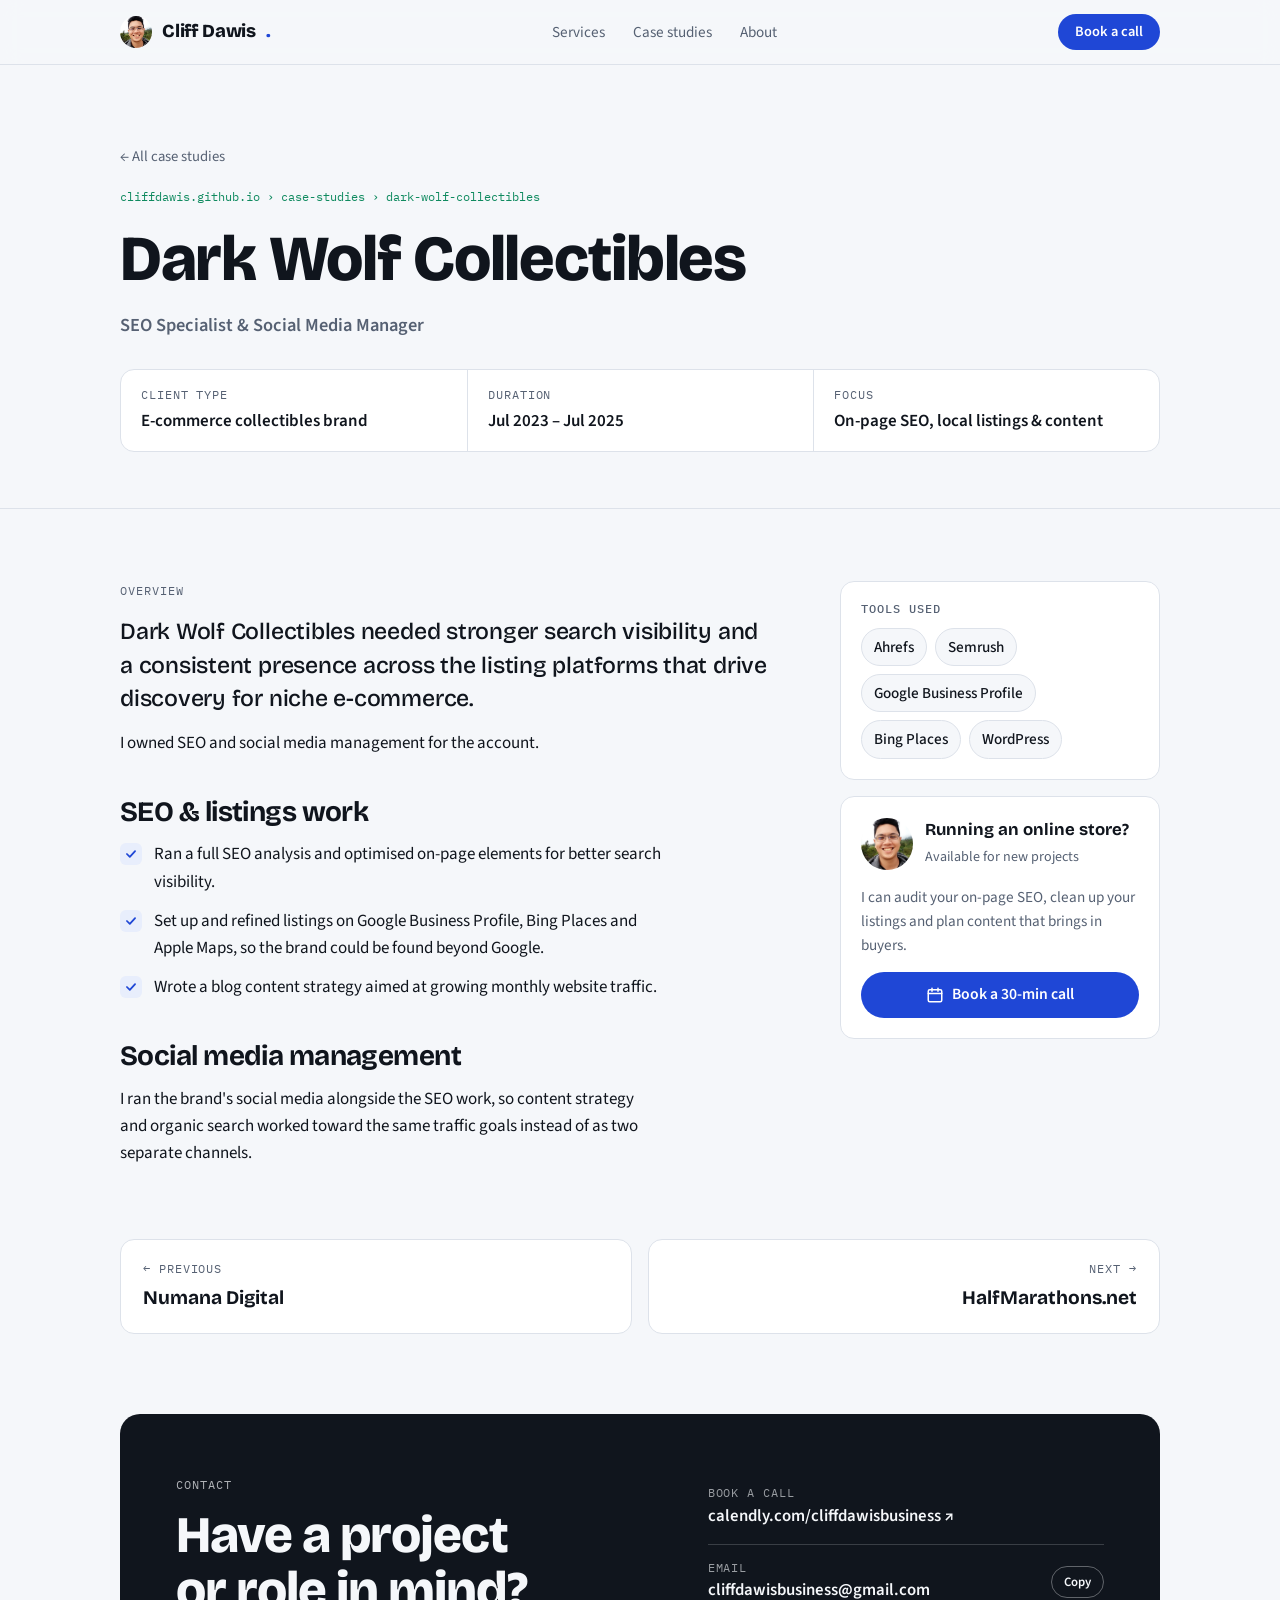
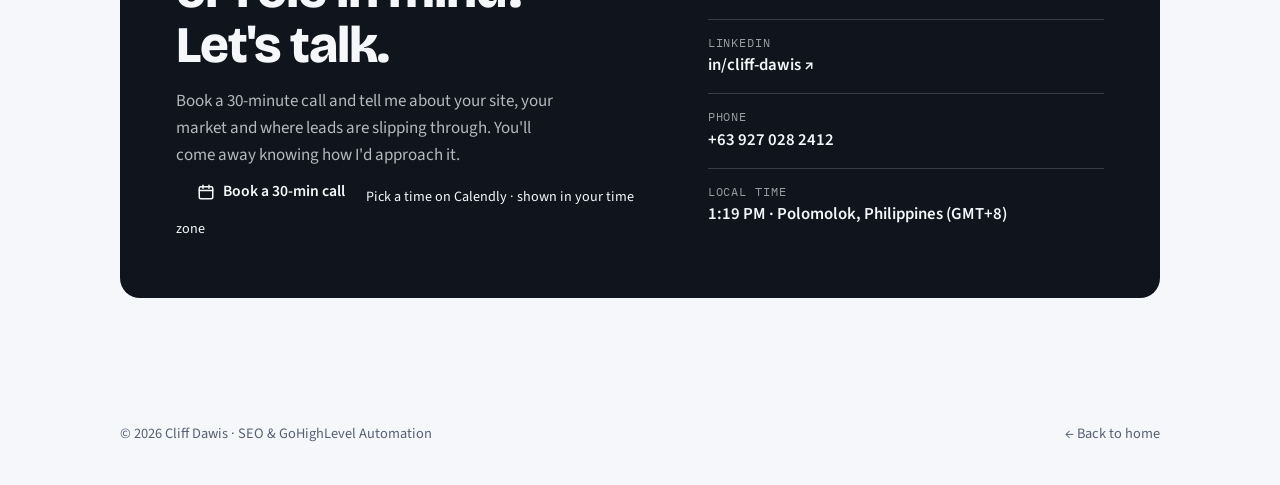
==== commit 37eea7b7: "Add Calendly booking CTA and full SEO meta to all pages" ====
--- a/case-darkwolf.html
+++ b/case-darkwolf.html
@@ -23,7 +23,7 @@
       <li><a href="index.html#work">Case studies</a></li>
       <li><a href="index.html#about">About</a></li>
     </ul>
-    <a class="btn btn-primary btn-sm" href="#contact">Work with me</a>
+    <a class="btn btn-primary btn-sm" href="https://calendly.com/cliffdawisbusiness/30min" target="_blank" rel="noopener">Book a call</a>
   </div>
 </header>
 
@@ -71,7 +71,7 @@
       <div class="panel hire">
         <div class="hire-who"><img src="assets/cliff-dawis.jpg" alt="Cliff Dawis" width="52" height="52"><div><b>Running an online store?</b><span>Available for new projects</span></div></div>
         <p>I can audit your on-page SEO, clean up your listings and plan content that brings in buyers.</p>
-        <a class="btn btn-primary" href="#contact">Start a project →</a>
+        <a class="btn btn-primary" href="https://calendly.com/cliffdawisbusiness/30min" target="_blank" rel="noopener"><svg width="18" height="18" viewBox="0 0 24 24" fill="none" stroke="currentColor" stroke-width="2" stroke-linecap="round" aria-hidden="true"><rect x="3" y="5" width="18" height="16" rx="2"></rect><path d="M3 10h18M8 3v4M16 3v4"></path></svg> Book a 30-min call</a>
       </div>
     </aside>
   </div>
@@ -89,9 +89,11 @@
         <div>
           <span class="eyebrow">Contact</span>
           <h2>Have a project or role in mind? Let's talk.</h2>
-          <p>Tell me about your site, your market and where leads are slipping through, and I'll come back with how I'd approach it.</p>
+          <p>Book a 30-minute call and tell me about your site, your market and where leads are slipping through. You'll come away knowing how I'd approach it.</p>
+          <div class="book"><a class="btn btn-book btn-lg" href="https://calendly.com/cliffdawisbusiness/30min" target="_blank" rel="noopener"><svg width="18" height="18" viewBox="0 0 24 24" fill="none" stroke="currentColor" stroke-width="2" stroke-linecap="round" aria-hidden="true"><rect x="3" y="5" width="18" height="16" rx="2"></rect><path d="M3 10h18M8 3v4M16 3v4"></path></svg> Book a 30-min call</a><small>Pick a time on Calendly · shown in your time zone</small></div>
         </div>
         <div class="contact-list">
+          <div class="cl"><div><small>Book a call</small><a href="https://calendly.com/cliffdawisbusiness/30min" target="_blank" rel="noopener">calendly.com/cliffdawisbusiness ↗</a></div></div>
           <div class="cl"><div><small>Email</small><a href="mailto:cliffdawisbusiness@gmail.com" id="email">cliffdawisbusiness@gmail.com</a></div><button class="copy" type="button" id="copyEmail">Copy</button></div>
           <div class="cl"><div><small>LinkedIn</small><a href="https://www.linkedin.com/in/cliff-dawis-8b24831b6/" target="_blank" rel="noopener">in/cliff-dawis ↗</a></div></div>
           <div class="cl"><div><small>Phone</small><span class="v">+63 927 028 2412</span></div></div>
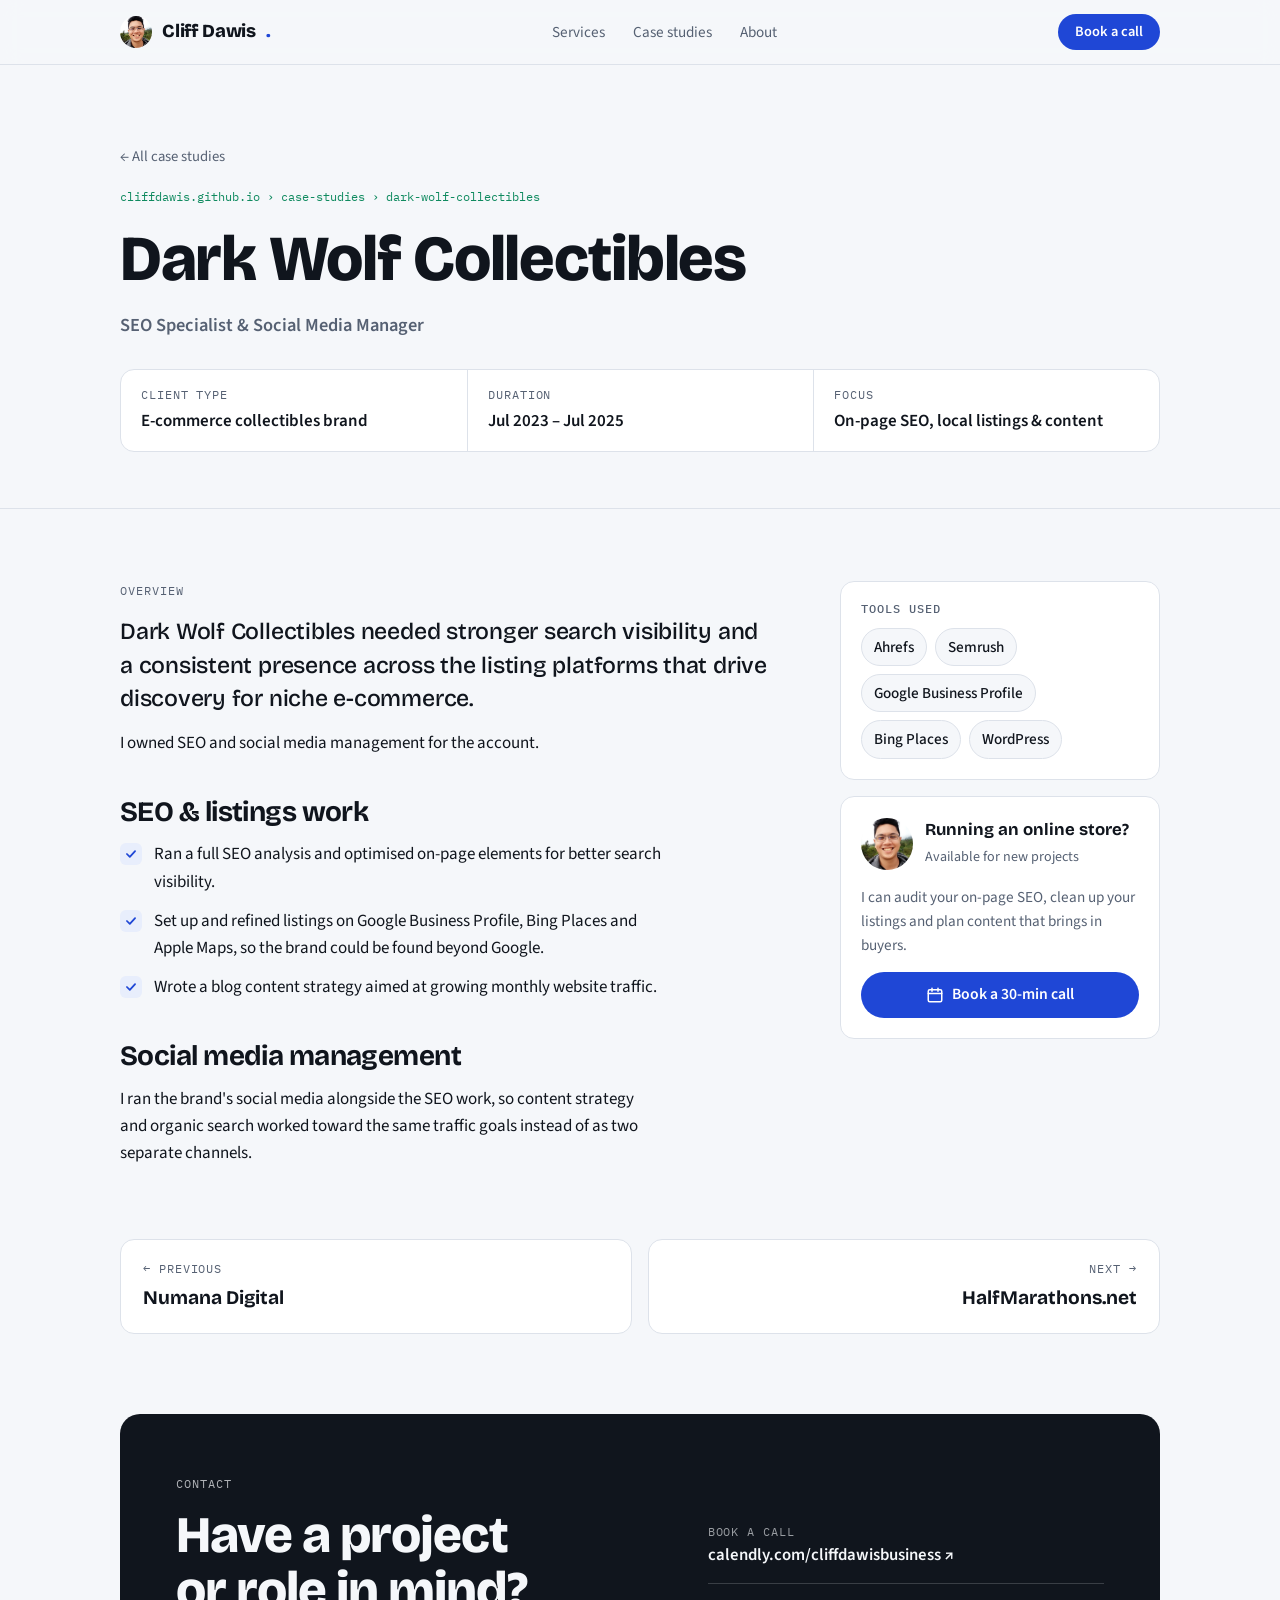
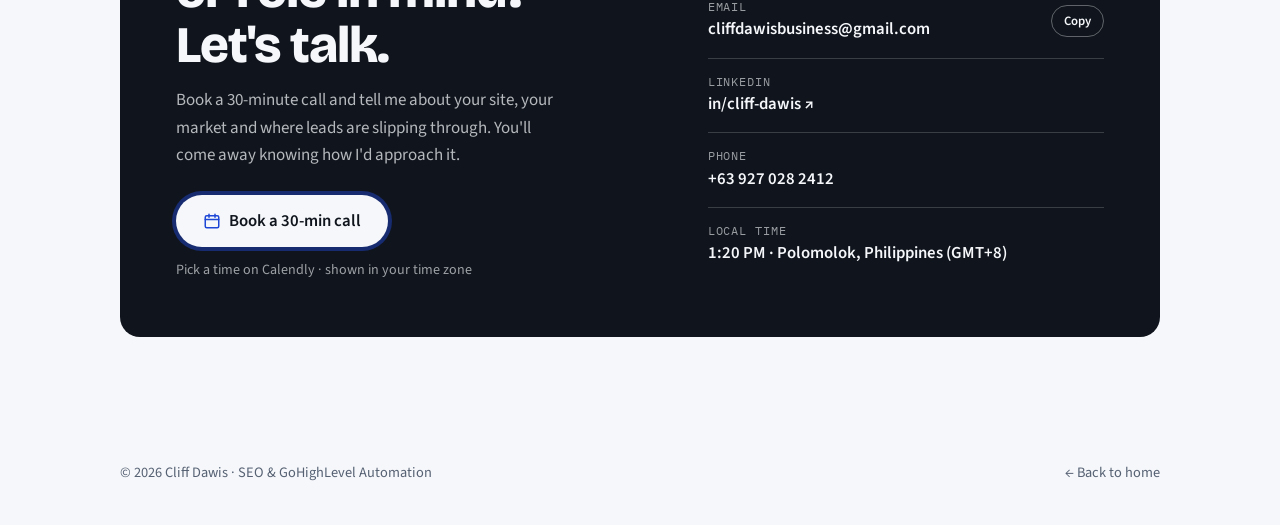
==== commit 4e50a21c: "Update LinkedIn links to linkedin.com/in/cliffdawis Co-Authored-By: Claude Opus 5.5 <noreply@anthrop" ====
--- a/case-darkwolf.html
+++ b/case-darkwolf.html
@@ -95,7 +95,7 @@
         <div class="contact-list">
           <div class="cl"><div><small>Book a call</small><a href="https://calendly.com/cliffdawisbusiness/30min" target="_blank" rel="noopener">calendly.com/cliffdawisbusiness ↗</a></div></div>
           <div class="cl"><div><small>Email</small><a href="mailto:cliffdawisbusiness@gmail.com" id="email">cliffdawisbusiness@gmail.com</a></div><button class="copy" type="button" id="copyEmail">Copy</button></div>
-          <div class="cl"><div><small>LinkedIn</small><a href="https://www.linkedin.com/in/cliff-dawis-8b24831b6/" target="_blank" rel="noopener">in/cliff-dawis ↗</a></div></div>
+          <div class="cl"><div><small>LinkedIn</small><a href="https://www.linkedin.com/in/cliffdawis/" target="_blank" rel="noopener">in/cliff-dawis ↗</a></div></div>
           <div class="cl"><div><small>Phone</small><span class="v">+63 927 028 2412</span></div></div>
           <div class="cl"><div><small>Local time</small><span class="v" data-localtime="long">Polomolok, Philippines · GMT+8</span></div></div>
         </div>
--- a/assets/site.css
+++ b/assets/site.css
@@ -222,3 +222,14 @@
 footer .wrap{display:flex;justify-content:space-between;flex-wrap:wrap;gap:12px}
 footer a{text-decoration:none}
 footer a:hover{color:var(--ink)}
+
+/* Booking CTA (Calendly) */
+.btn svg{flex:none}
+.btn-lg{padding:16px 26px;font-size:1.05rem}
+.btn-primary.btn-lg{box-shadow:0 14px 30px -12px color-mix(in srgb,var(--accent) 75%,transparent)}
+.cta-note{font-size:.9rem;color:var(--muted);margin-top:-8px}
+.book{display:flex;flex-wrap:wrap;align-items:center;gap:12px 16px;margin-top:26px}
+.book small{font-size:.88rem;color:color-mix(in srgb,var(--bg) 62%,var(--ink))}
+.btn-book{background:var(--bg);color:var(--ink);box-shadow:0 0 0 4px color-mix(in srgb,var(--accent) 45%,transparent)}
+.btn-book svg{color:var(--accent)}
+.btn-book:hover{box-shadow:0 0 0 6px color-mix(in srgb,var(--accent) 55%,transparent)}
